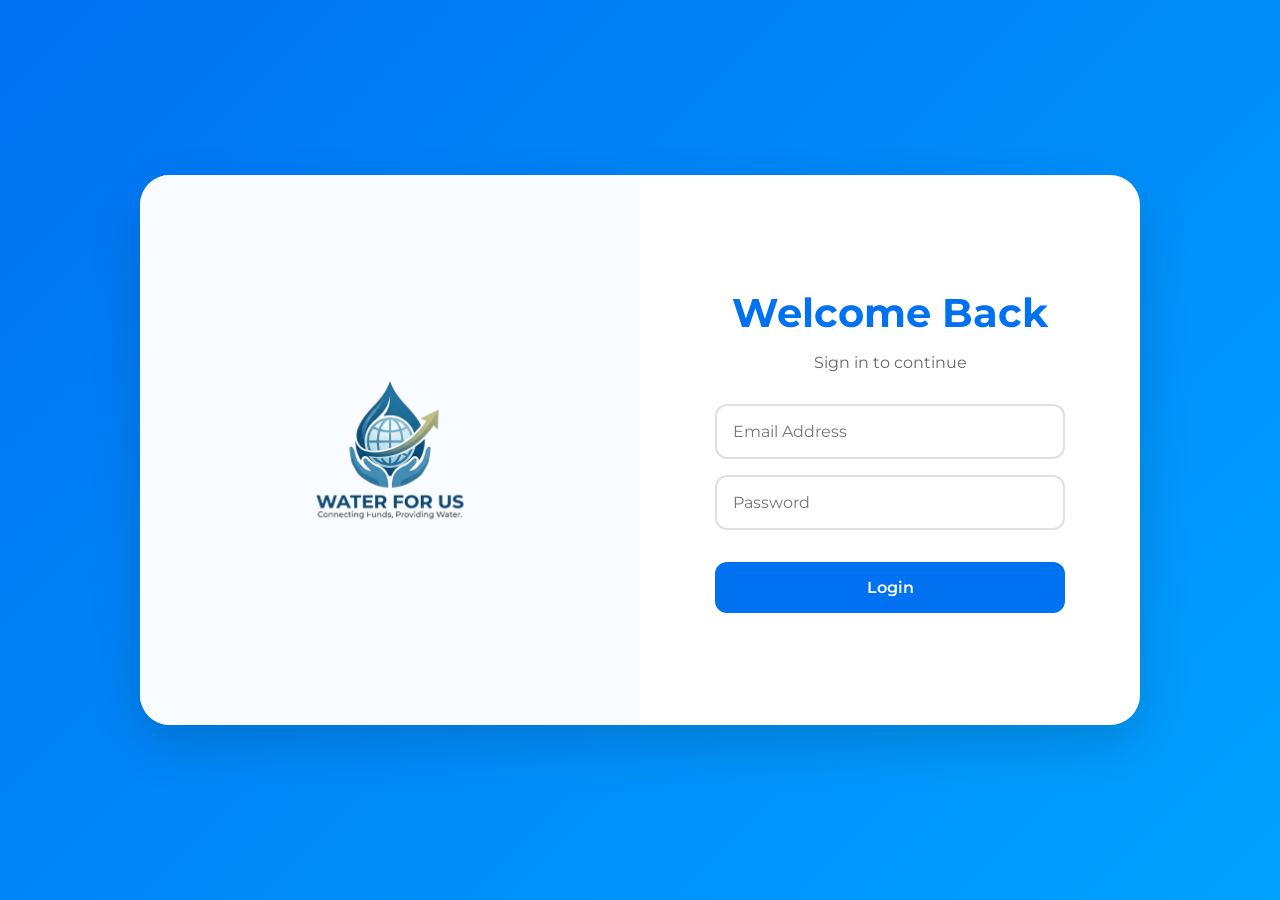
==== login.html @ 5b0fc75b "feat: :sparkles: The Loign website is completed" ====
<!DOCTYPE html>
<html lang="en">
<head>
    <meta charset="UTF-8">
    <meta name="viewport" content="width=device-width, initial-scale=1.0">
    <title>Login - Water For Us</title>

    <link rel="stylesheet" href="./css/login.css">
</head>
<body>

<div class="login-container">

    <div class="login-card">

        <div class="login-logo">
            <img src="./img/logo.png" alt="Water For Us Logo">
        </div>

        <div class="login-form-container">

            <form class="login-form">

                <h1>Welcome Back</h1>

                <p>Sign in to continue</p>

                <input
                    type="email"
                    placeholder="Email Address"
                    required
                >

                <input
                    type="password"
                    placeholder="Password"
                    required
                >

                <button type="submit">
                    Login
                </button>

            </form>

        </div>

    </div>

</div>

</body>
</html>
---- css/login.css ----
@import url('https://fonts.googleapis.com/css2?family=Montserrat:wght@300;400;500;600;700&display=swap');

*{
    margin:0;
    padding:0;
    box-sizing:border-box;
    font-family:'Montserrat',sans-serif;
}

body{
    min-height:100vh;

    display:flex;
    justify-content:center;
    align-items:center;

    background:linear-gradient(
        135deg,
        #0071f1,
        #00a2ff
    );
}

.login-container{
    width:100%;
    display:flex;
    justify-content:center;
    align-items:center;
    padding:2rem;
}

.login-card{

    width:1000px;
    max-width:95%;

    min-height:550px;

    background:white;

    border-radius:30px;

    overflow:hidden;

    display:grid;
    grid-template-columns:1fr 1fr;

    box-shadow:
    0 20px 50px rgba(0,0,0,.15);
}

/* LOGO */

.login-logo{

    background:#f8fbff;

    display:flex;
    justify-content:center;
    align-items:center;

    padding:2rem;
}

.login-logo img{
    width:350px;
    max-width:100%;
    object-fit:contain;
}

/* FORMULARIO */

.login-form-container{

    display:flex;
    justify-content:center;
    align-items:center;

    padding:3rem;
}

.login-form{

    width:100%;
    max-width:350px;

    display:flex;
    flex-direction:column;
    gap:1rem;
}

.login-form h1{
    color:#0071f1;
    font-size:2.5rem;
    text-align:center;
}

.login-form p{
    text-align:center;
    color:#666;
    margin-bottom:1rem;
}

.login-form input{

    padding:1rem;

    border:2px solid #e0e0e0;

    border-radius:12px;

    font-size:1rem;

    outline:none;

    transition:.3s;
}

.login-form input:focus{
    border-color:#0071f1;
}

.login-form button{

    margin-top:1rem;

    padding:1rem;

    border:none;

    border-radius:12px;

    background:#0071f1;

    color:white;

    font-size:1rem;

    font-weight:600;

    cursor:pointer;

    transition:.3s;
}

.login-form button:hover{

    background:#005ec9;

    transform:translateY(-3px);
}
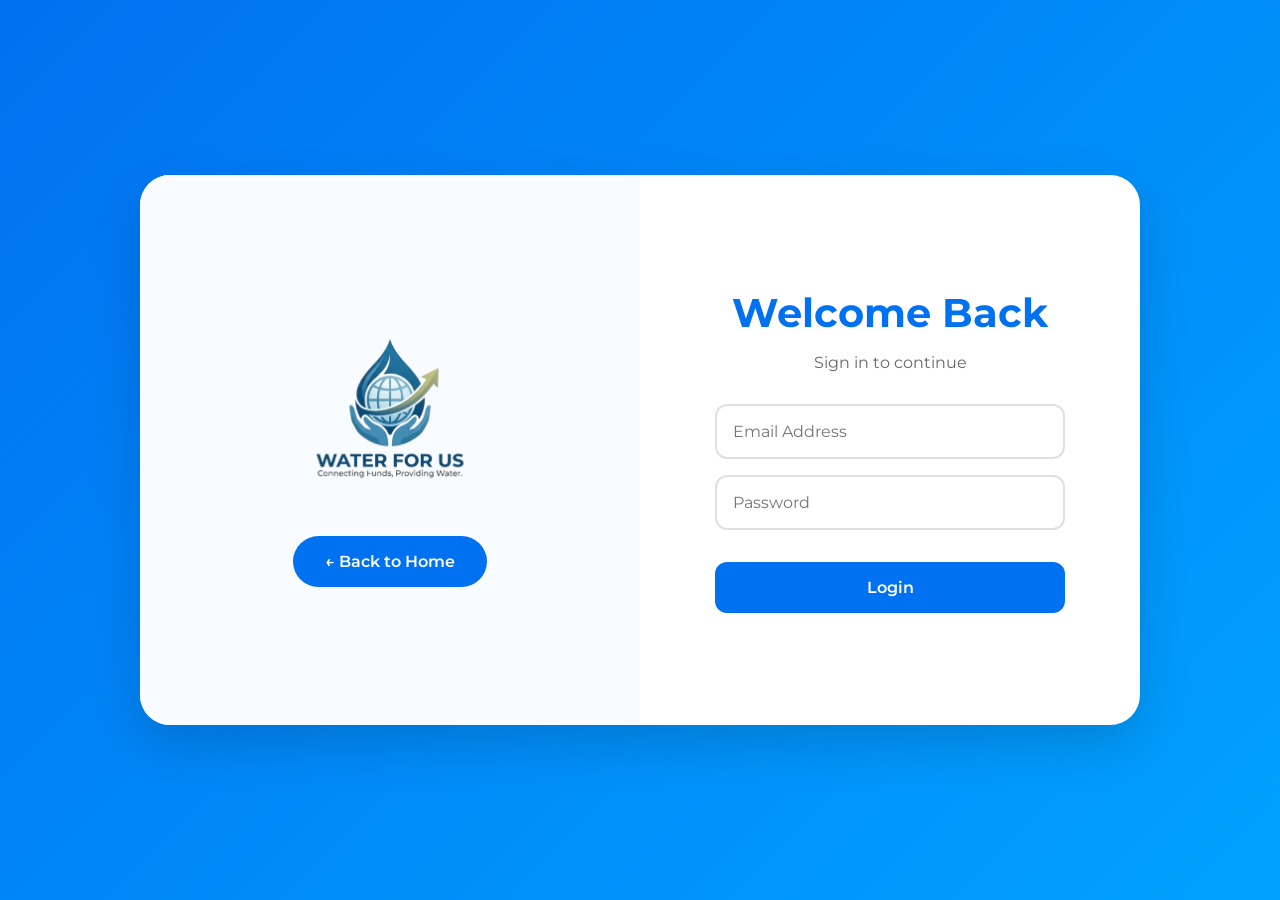
==== commit 94311748: "feat: :sparkles: Button "Back to Home" has been added" ====
--- a/login.html
+++ b/login.html
@@ -1,5 +1,6 @@
 <!DOCTYPE html>
 <html lang="en">
+
 <head>
     <meta charset="UTF-8">
     <meta name="viewport" content="width=device-width, initial-scale=1.0">
@@ -7,47 +8,48 @@
 
     <link rel="stylesheet" href="./css/login.css">
 </head>
+
 <body>
 
-<div class="login-container">
+    <div class="login-container">
 
-    <div class="login-card">
+        <div class="login-card">
 
-        <div class="login-logo">
-            <img src="./img/logo.png" alt="Water For Us Logo">
-        </div>
+            <div class="login-logo">
 
-        <div class="login-form-container">
+                <div class="logo-content">
 
-            <form class="login-form">
+                    <img src="./img/logo.png" alt="Water For Us Logo">
 
-                <h1>Welcome Back</h1>
+                    <a href="index.html" class="home-btn">
+                        ← Back to Home
+                    </a>
+                </div>
+            </div>
 
-                <p>Sign in to continue</p>
+            <div class="login-form-container">
 
-                <input
-                    type="email"
-                    placeholder="Email Address"
-                    required
-                >
+                <form class="login-form" action="./menu.html">
 
-                <input
-                    type="password"
-                    placeholder="Password"
-                    required
-                >
+                    <h1>Welcome Back</h1>
 
-                <button type="submit">
-                    Login
-                </button>
+                    <p>Sign in to continue</p>
 
-            </form>
+                    <input type="email" placeholder="Email Address" required>
+
+                    <input type="password" placeholder="Password" required>
+
+                    <button type="submit">
+                        Login
+                    </button>
+                </form>
+
+            </div>
 
         </div>
 
     </div>
 
-</div>
+</body>
 
-</body>
 </html>
--- a/css/login.css
+++ b/css/login.css
@@ -54,7 +54,6 @@
 .login-logo{
 
     background:#f8fbff;
-
     display:flex;
     justify-content:center;
     align-items:center;
@@ -66,6 +65,37 @@
     width:350px;
     max-width:100%;
     object-fit:contain;
+}
+
+.logo-content{
+    display:flex;
+    flex-direction:column;
+    align-items:center;
+    gap:2rem;
+}
+
+.home-btn{
+
+    text-decoration:none;
+
+    background:#0071f1;
+
+    color:white;
+
+    padding:1rem 2rem;
+
+    border-radius:50px;
+
+    font-weight:600;
+
+    transition:.3s;
+}
+
+.home-btn:hover{
+
+    background:#005ec9;
+
+    transform:translateY(-3px);
 }
 
 /* FORMULARIO */
